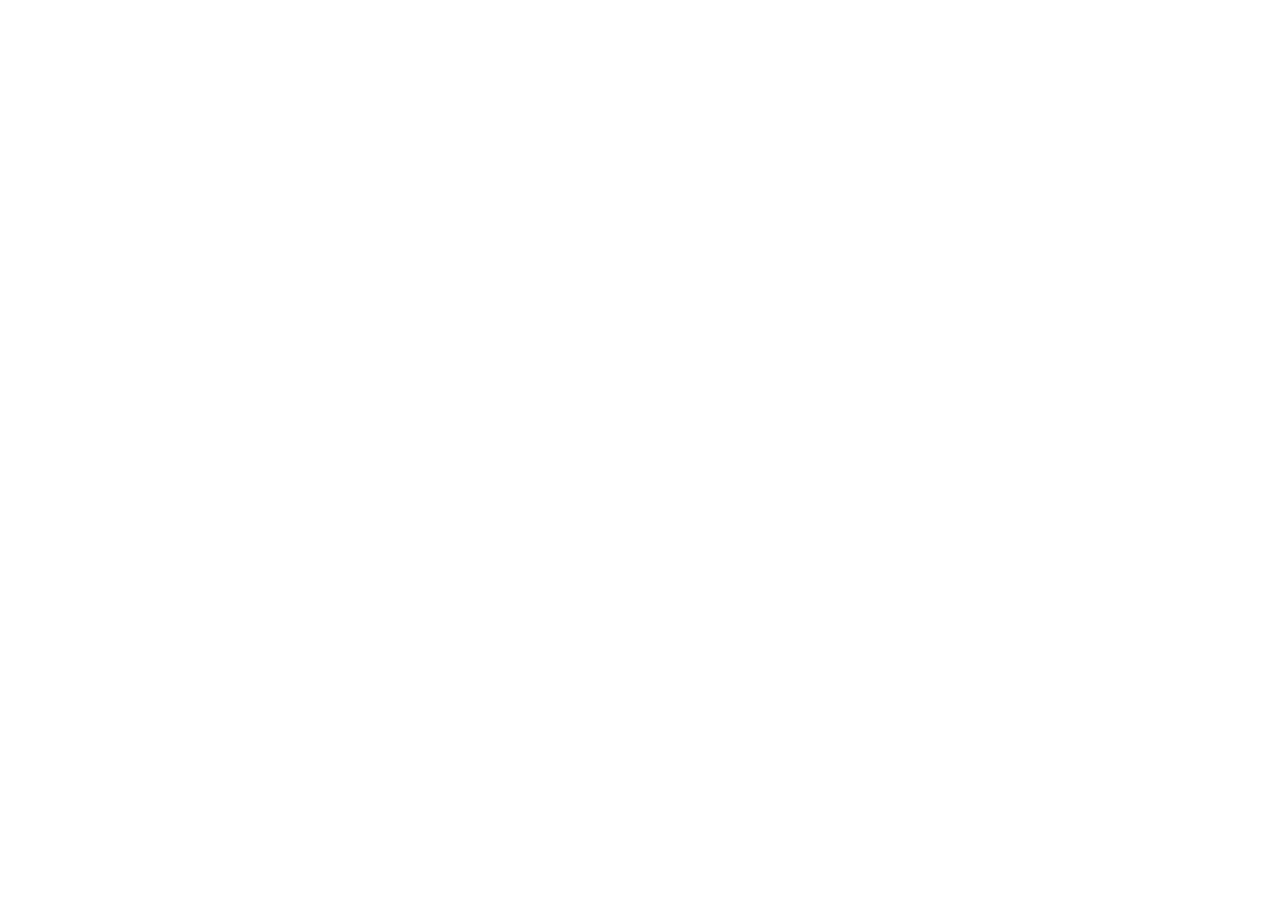
==== index.html @ 53fa79ee "Deploy dashboard build ad98a09" ====
<!DOCTYPE html><html id="__next_error__"><head><meta charSet="utf-8"/><meta name="viewport" content="width=device-width, initial-scale=1"/><link rel="preload" as="script" fetchPriority="low" href="/Keub_AdDash/_next/static/chunks/3mc6dra1m0098.js"/><script src="/Keub_AdDash/_next/static/chunks/2i51e627rllld.js" async=""></script><script src="/Keub_AdDash/_next/static/chunks/1mh6a-0e61pyc.js" async=""></script><script src="/Keub_AdDash/_next/static/chunks/0bvexojs1dqmc.js" async=""></script><script src="/Keub_AdDash/_next/static/chunks/turbopack-3j60jj6re_stt.js" async=""></script><title>Keub Local | Long Beach, NY</title><meta name="description" content="Discover standout local businesses, offers, and neighborhood favorites around Long Beach, New York."/><link rel="shortcut icon" href="/favicon.svg"/><link rel="icon" href="/favicon.svg"/><script src="/Keub_AdDash/_next/static/chunks/0cz1d0mv5g_q7.js" noModule=""></script></head><body><div hidden=""><!--$--><!--/$--></div><script src="/Keub_AdDash/_next/static/chunks/3mc6dra1m0098.js" id="_R_" async=""></script><script>(self.__next_f=self.__next_f||[]).push([0])</script><script>self.__next_f.push([1,"1:\"$Sreact.fragment\"\n2:I[39756,[\"/Keub_AdDash/_next/static/chunks/3fntmmi971322.js\"],\"default\"]\n3:I[37457,[\"/Keub_AdDash/_next/static/chunks/3fntmmi971322.js\"],\"default\"]\n5:I[97367,[\"/Keub_AdDash/_next/static/chunks/3fntmmi971322.js\"],\"OutletBoundary\"]\n6:\"$Sreact.suspense\"\n8:I[97367,[\"/Keub_AdDash/_next/static/chunks/3fntmmi971322.js\"],\"ViewportBoundary\"]\na:I[97367,[\"/Keub_AdDash/_next/static/chunks/3fntmmi971322.js\"],\"MetadataBoundary\"]\nc:I[68027,[\"/Keub_AdDash/_next/static/chunks/3fntmmi971322.js\"],\"default\",1]\n:HL[\"/Keub_AdDash/_next/static/chunks/4499ljsi580kk.css\",\"style\"]\n:HL[\"/Keub_AdDash/_next/static/chunks/1xq5nooqn3a9g.css\",\"style\"]\n0:{\"P\":null,\"c\":[\"\",\"\"],\"q\":\"\",\"i\":false,\"f\":[[[\"\",{\"children\":[\"__PAGE__\",{},\"$undefined\",\"$undefined\",4608]},\"$undefined\",\"$undefined\",4624],[[\"$\",\"$1\",\"c\",{\"children\":[[[\"$\",\"link\",\"0\",{\"rel\":\"stylesheet\",\"href\":\"/Keub_AdDash/_next/static/chunks/4499ljsi580kk.css\",\"precedence\":\"next\",\"crossOrigin\":\"$undefined\",\"nonce\":\"$undefined\"}],[\"$\",\"link\",\"1\",{\"rel\":\"stylesheet\",\"href\":\"/Keub_AdDash/_next/static/chunks/1xq5nooqn3a9g.css\",\"precedence\":\"next\",\"crossOrigin\":\"$undefined\",\"nonce\":\"$undefined\"}],[\"$\",\"script\",\"script-0\",{\"src\":\"/Keub_AdDash/_next/static/chunks/3fntmmi971322.js\",\"async\":true,\"nonce\":\"$undefined\"}]],[\"$\",\"html\",null,{\"lang\":\"en\",\"data-scroll-behavior\":\"smooth\",\"style\":{\"--keub-banner-image\":\"url(\\\"/Keub_AdDash/keub-neighborhood-banner.png\\\")\"},\"children\":[\"$\",\"body\",null,{\"className\":\"antialiased\",\"children\":[\"$\",\"$L2\",null,{\"parallelRouterKey\":\"children\",\"error\":\"$undefined\",\"errorStyles\":\"$undefined\",\"errorScripts\":\"$undefined\",\"template\":[\"$\",\"$L3\",null,{}],\"templateStyles\":\"$undefined\",\"templateScripts\":\"$undefined\",\"notFound\":[[[\"$\",\"title\",null,{\"children\":\"404: This page could not be found.\"}],[\"$\",\"div\",null,{\"style\":{\"fontFamily\":\"system-ui,\\\"Segoe UI\\\",Roboto,Helvetica,Arial,sans-serif,\\\"Apple Color Emoji\\\",\\\"Segoe UI Emoji\\\"\",\"height\":\"100vh\",\"textAlign\":\"center\",\"display\":\"flex\",\"flexDirection\":\"column\",\"alignItems\":\"center\",\"justifyContent\":\"center\"},\"children\":[\"$\",\"div\",null,{\"children\":[[\"$\",\"style\",null,{\"dangerouslySetInnerHTML\":{\"__html\":\"body{color:#000;background:#fff;margin:0}.next-error-h1{border-right:1px solid rgba(0,0,0,.3)}@media (prefers-color-scheme:dark){body{color:#fff;background:#000}.next-error-h1{border-right:1px solid rgba(255,255,255,.3)}}\"}}],[\"$\",\"h1\",null,{\"className\":\"next-error-h1\",\"style\":{\"display\":\"inline-block\",\"margin\":\"0 20px 0 0\",\"padding\":\"0 23px 0 0\",\"fontSize\":24,\"fontWeight\":500,\"verticalAlign\":\"top\",\"lineHeight\":\"49px\"},\"children\":404}],[\"$\",\"div\",null,{\"style\":{\"display\":\"inline-block\"},\"children\":[\"$\",\"h2\",null,{\"style\":{\"fontSize\":14,\"fontWeight\":400,\"lineHeight\":\"49px\",\"margin\":0},\"children\":\"This page could not be found.\"}]}]]}]}]],[]],\"forbidden\":\"$undefined\",\"unauthorized\":\"$undefined\"}]}]}]]}],{\"children\":[[\"$\",\"$1\",\"c\",{\"children\":[\"$L4\",null,[\"$\",\"$L5\",null,{\"children\":[\"$\",\"$6\",null,{\"name\":\"Next.MetadataOutlet\",\"children\":\"$@7\"}]}]]}],{},null,false,null]},null,false,null],[\"$\",\"$1\",\"h\",{\"children\":[null,[\"$\",\"$L8\",null,{\"children\":\"$L9\"}],[\"$\",\"div\",null,{\"hidden\":true,\"children\":[\"$\",\"$La\",null,{\"children\":[\"$\",\"$6\",null,{\"name\":\"Next.Metadata\",\"children\":\"$Lb\"}]}]}],null]}],false]],\"m\":\"$undefined\",\"G\":[\"$c\",[[\"$\",\"link\",\"0\",{\"rel\":\"stylesheet\",\"href\":\"/Keub_AdDash/_next/static/chunks/4499ljsi580kk.css\",\"precedence\":\"next\",\"crossOrigin\":\"$undefined\",\"nonce\":\"$undefined\"}],[\"$\",\"link\",\"1\",{\"rel\":\"stylesheet\",\"href\":\"/Keub_AdDash/_next/static/chunks/1xq5nooqn3a9g.css\",\"precedence\":\"next\",\"crossOrigin\":\"$undefined\",\"nonce\":\"$undefined\"}]]],\"S\":true,\"h\":null,\"r\":\"$undefined\",\"s\":\"$undefined\",\"a\":\"$undefined\",\"l\":\"$undefined\",\"p\":\"$undefined\",\"d\":\"$undefined\",\"b\":\"KninOUZNRsum3-DsYzMbk\"}\n4:E{\"digest\":\"NEXT_REDIRECT;replace;/auth;307;\"}\n9:[[\"$\",\"meta\",\"0\",{\"charSet\":\"utf-8\"}],[\"$\",\"meta\",\"1\",{\"name\":\"viewport\",\"content\":\"width=device-width, initial-scale=1\"}]]\nd:I[27201,[\"/Keub_AdDash/_next/static/chunks/3fntmmi971322.js\"],\"IconMark\"]\n7:null\nb:[[\"$\",\"title\",\"0\",{\"children\":\"Keub Local | Long Beach, NY\"}],[\"$\",\"meta\",\"1\",{\"name\":\"description\",\"content\":\"Discover standout local businesses, offers, and neighborhood favorites around Long Beach, New York.\"}],[\"$\",\"link\",\"2\",{\"rel\":\"shortcut icon\",\"href\":\"/favicon.svg\"}],[\"$\",\"link\",\"3\",{\"rel\":\"icon\",\"href\":\"/favicon.svg\"}],[\"$\",\"$Ld\",\"4\",{}]]\n"])</script></body></html>
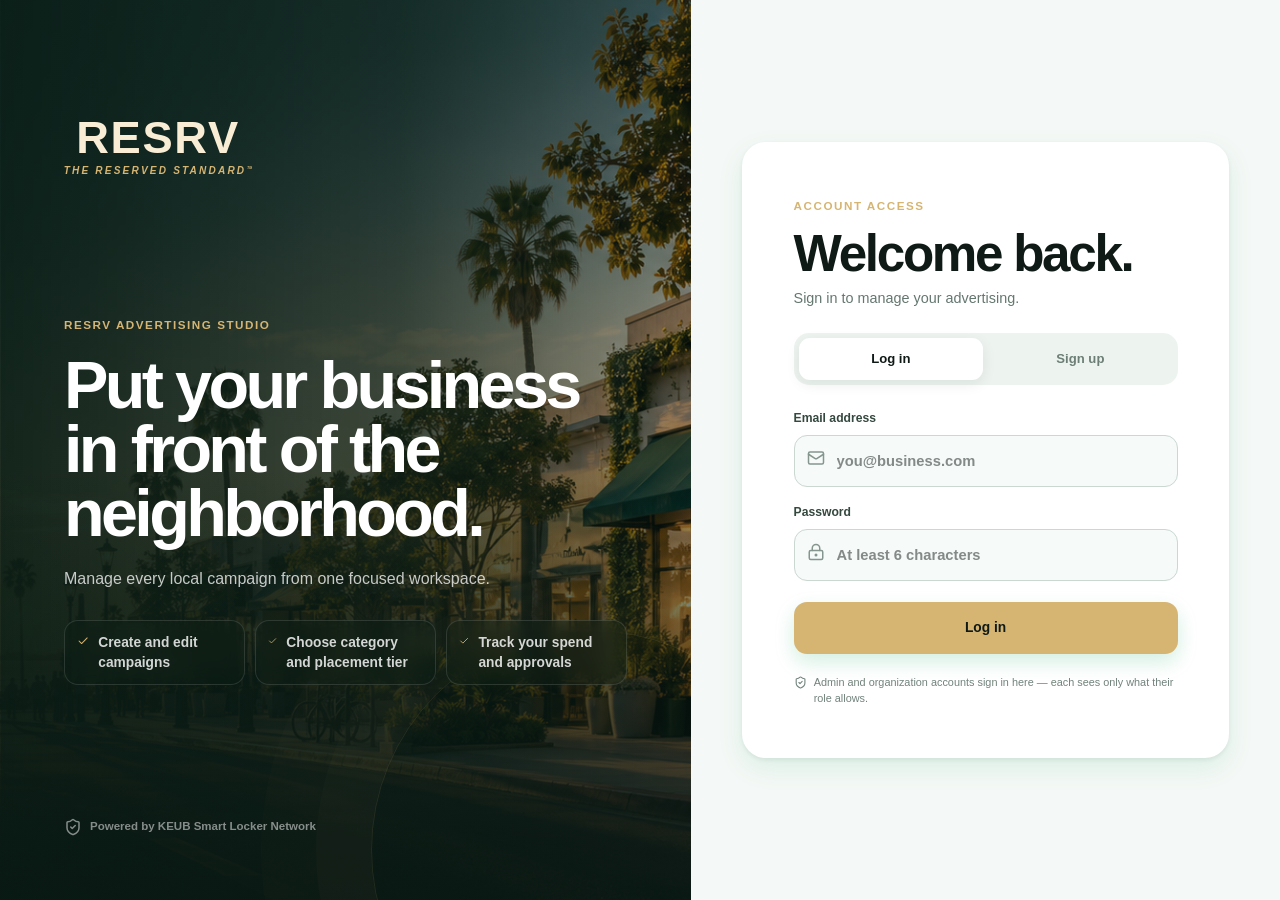
==== commit 65d4032d: "Deploy dashboard build e2b8004" ====
--- a/index.html
+++ b/index.html
@@ -1 +1 @@
-<!DOCTYPE html><html id="__next_error__"><head><meta charSet="utf-8"/><meta name="viewport" content="width=device-width, initial-scale=1"/><link rel="preload" as="script" fetchPriority="low" href="/Keub_AdDash/_next/static/chunks/3mc6dra1m0098.js"/><script src="/Keub_AdDash/_next/static/chunks/2i51e627rllld.js" async=""></script><script src="/Keub_AdDash/_next/static/chunks/1mh6a-0e61pyc.js" async=""></script><script src="/Keub_AdDash/_next/static/chunks/0bvexojs1dqmc.js" async=""></script><script src="/Keub_AdDash/_next/static/chunks/turbopack-3j60jj6re_stt.js" async=""></script><title>Keub Local | Long Beach, NY</title><meta name="description" content="Discover standout local businesses, offers, and neighborhood favorites around Long Beach, New York."/><link rel="shortcut icon" href="/favicon.svg"/><link rel="icon" href="/favicon.svg"/><script src="/Keub_AdDash/_next/static/chunks/0cz1d0mv5g_q7.js" noModule=""></script></head><body><div hidden=""><!--$--><!--/$--></div><script src="/Keub_AdDash/_next/static/chunks/3mc6dra1m0098.js" id="_R_" async=""></script><script>(self.__next_f=self.__next_f||[]).push([0])</script><script>self.__next_f.push([1,"1:\"$Sreact.fragment\"\n2:I[39756,[\"/Keub_AdDash/_next/static/chunks/3fntmmi971322.js\"],\"default\"]\n3:I[37457,[\"/Keub_AdDash/_next/static/chunks/3fntmmi971322.js\"],\"default\"]\n5:I[97367,[\"/Keub_AdDash/_next/static/chunks/3fntmmi971322.js\"],\"OutletBoundary\"]\n6:\"$Sreact.suspense\"\n8:I[97367,[\"/Keub_AdDash/_next/static/chunks/3fntmmi971322.js\"],\"ViewportBoundary\"]\na:I[97367,[\"/Keub_AdDash/_next/static/chunks/3fntmmi971322.js\"],\"MetadataBoundary\"]\nc:I[68027,[\"/Keub_AdDash/_next/static/chunks/3fntmmi971322.js\"],\"default\",1]\n:HL[\"/Keub_AdDash/_next/static/chunks/4499ljsi580kk.css\",\"style\"]\n:HL[\"/Keub_AdDash/_next/static/chunks/1xq5nooqn3a9g.css\",\"style\"]\n0:{\"P\":null,\"c\":[\"\",\"\"],\"q\":\"\",\"i\":false,\"f\":[[[\"\",{\"children\":[\"__PAGE__\",{},\"$undefined\",\"$undefined\",4608]},\"$undefined\",\"$undefined\",4624],[[\"$\",\"$1\",\"c\",{\"children\":[[[\"$\",\"link\",\"0\",{\"rel\":\"stylesheet\",\"href\":\"/Keub_AdDash/_next/static/chunks/4499ljsi580kk.css\",\"precedence\":\"next\",\"crossOrigin\":\"$undefined\",\"nonce\":\"$undefined\"}],[\"$\",\"link\",\"1\",{\"rel\":\"stylesheet\",\"href\":\"/Keub_AdDash/_next/static/chunks/1xq5nooqn3a9g.css\",\"precedence\":\"next\",\"crossOrigin\":\"$undefined\",\"nonce\":\"$undefined\"}],[\"$\",\"script\",\"script-0\",{\"src\":\"/Keub_AdDash/_next/static/chunks/3fntmmi971322.js\",\"async\":true,\"nonce\":\"$undefined\"}]],[\"$\",\"html\",null,{\"lang\":\"en\",\"data-scroll-behavior\":\"smooth\",\"style\":{\"--keub-banner-image\":\"url(\\\"/Keub_AdDash/keub-neighborhood-banner.png\\\")\"},\"children\":[\"$\",\"body\",null,{\"className\":\"antialiased\",\"children\":[\"$\",\"$L2\",null,{\"parallelRouterKey\":\"children\",\"error\":\"$undefined\",\"errorStyles\":\"$undefined\",\"errorScripts\":\"$undefined\",\"template\":[\"$\",\"$L3\",null,{}],\"templateStyles\":\"$undefined\",\"templateScripts\":\"$undefined\",\"notFound\":[[[\"$\",\"title\",null,{\"children\":\"404: This page could not be found.\"}],[\"$\",\"div\",null,{\"style\":{\"fontFamily\":\"system-ui,\\\"Segoe UI\\\",Roboto,Helvetica,Arial,sans-serif,\\\"Apple Color Emoji\\\",\\\"Segoe UI Emoji\\\"\",\"height\":\"100vh\",\"textAlign\":\"center\",\"display\":\"flex\",\"flexDirection\":\"column\",\"alignItems\":\"center\",\"justifyContent\":\"center\"},\"children\":[\"$\",\"div\",null,{\"children\":[[\"$\",\"style\",null,{\"dangerouslySetInnerHTML\":{\"__html\":\"body{color:#000;background:#fff;margin:0}.next-error-h1{border-right:1px solid rgba(0,0,0,.3)}@media (prefers-color-scheme:dark){body{color:#fff;background:#000}.next-error-h1{border-right:1px solid rgba(255,255,255,.3)}}\"}}],[\"$\",\"h1\",null,{\"className\":\"next-error-h1\",\"style\":{\"display\":\"inline-block\",\"margin\":\"0 20px 0 0\",\"padding\":\"0 23px 0 0\",\"fontSize\":24,\"fontWeight\":500,\"verticalAlign\":\"top\",\"lineHeight\":\"49px\"},\"children\":404}],[\"$\",\"div\",null,{\"style\":{\"display\":\"inline-block\"},\"children\":[\"$\",\"h2\",null,{\"style\":{\"fontSize\":14,\"fontWeight\":400,\"lineHeight\":\"49px\",\"margin\":0},\"children\":\"This page could not be found.\"}]}]]}]}]],[]],\"forbidden\":\"$undefined\",\"unauthorized\":\"$undefined\"}]}]}]]}],{\"children\":[[\"$\",\"$1\",\"c\",{\"children\":[\"$L4\",null,[\"$\",\"$L5\",null,{\"children\":[\"$\",\"$6\",null,{\"name\":\"Next.MetadataOutlet\",\"children\":\"$@7\"}]}]]}],{},null,false,null]},null,false,null],[\"$\",\"$1\",\"h\",{\"children\":[null,[\"$\",\"$L8\",null,{\"children\":\"$L9\"}],[\"$\",\"div\",null,{\"hidden\":true,\"children\":[\"$\",\"$La\",null,{\"children\":[\"$\",\"$6\",null,{\"name\":\"Next.Metadata\",\"children\":\"$Lb\"}]}]}],null]}],false]],\"m\":\"$undefined\",\"G\":[\"$c\",[[\"$\",\"link\",\"0\",{\"rel\":\"stylesheet\",\"href\":\"/Keub_AdDash/_next/static/chunks/4499ljsi580kk.css\",\"precedence\":\"next\",\"crossOrigin\":\"$undefined\",\"nonce\":\"$undefined\"}],[\"$\",\"link\",\"1\",{\"rel\":\"stylesheet\",\"href\":\"/Keub_AdDash/_next/static/chunks/1xq5nooqn3a9g.css\",\"precedence\":\"next\",\"crossOrigin\":\"$undefined\",\"nonce\":\"$undefined\"}]]],\"S\":true,\"h\":null,\"r\":\"$undefined\",\"s\":\"$undefined\",\"a\":\"$undefined\",\"l\":\"$undefined\",\"p\":\"$undefined\",\"d\":\"$undefined\",\"b\":\"KninOUZNRsum3-DsYzMbk\"}\n4:E{\"digest\":\"NEXT_REDIRECT;replace;/auth;307;\"}\n9:[[\"$\",\"meta\",\"0\",{\"charSet\":\"utf-8\"}],[\"$\",\"meta\",\"1\",{\"name\":\"viewport\",\"content\":\"width=device-width, initial-scale=1\"}]]\nd:I[27201,[\"/Keub_AdDash/_next/static/chunks/3fntmmi971322.js\"],\"IconMark\"]\n7:null\nb:[[\"$\",\"title\",\"0\",{\"children\":\"Keub Local | Long Beach, NY\"}],[\"$\",\"meta\",\"1\",{\"name\":\"description\",\"content\":\"Discover standout local businesses, offers, and neighborhood favorites around Long Beach, New York.\"}],[\"$\",\"link\",\"2\",{\"rel\":\"shortcut icon\",\"href\":\"/favicon.svg\"}],[\"$\",\"link\",\"3\",{\"rel\":\"icon\",\"href\":\"/favicon.svg\"}],[\"$\",\"$Ld\",\"4\",{}]]\n"])</script></body></html>+<!DOCTYPE html><html id="__next_error__"><head><meta charSet="utf-8"/><meta name="viewport" content="width=device-width, initial-scale=1"/><link rel="preload" as="script" fetchPriority="low" href="/_next/static/chunks/3mc6dra1m0098.js"/><script src="/_next/static/chunks/2i51e627rllld.js" async=""></script><script src="/_next/static/chunks/1mh6a-0e61pyc.js" async=""></script><script src="/_next/static/chunks/42ru0snkltfss.js" async=""></script><script src="/_next/static/chunks/turbopack-1il9p94xoa93k.js" async=""></script><title>RESRV Curated Guide | Long Beach, NY</title><meta name="description" content="Discover standout local businesses, offers, and neighborhood favorites around Long Beach, New York."/><link rel="shortcut icon" href="/favicon.svg"/><link rel="icon" href="/favicon.svg"/><script src="/_next/static/chunks/0cz1d0mv5g_q7.js" noModule=""></script></head><body><div hidden=""><!--$--><!--/$--></div><script src="/_next/static/chunks/3mc6dra1m0098.js" id="_R_" async=""></script><script>(self.__next_f=self.__next_f||[]).push([0])</script><script>self.__next_f.push([1,"1:\"$Sreact.fragment\"\n2:I[39756,[\"/_next/static/chunks/3fntmmi971322.js\"],\"default\"]\n3:I[37457,[\"/_next/static/chunks/3fntmmi971322.js\"],\"default\"]\n5:I[97367,[\"/_next/static/chunks/3fntmmi971322.js\"],\"OutletBoundary\"]\n6:\"$Sreact.suspense\"\n8:I[97367,[\"/_next/static/chunks/3fntmmi971322.js\"],\"ViewportBoundary\"]\na:I[97367,[\"/_next/static/chunks/3fntmmi971322.js\"],\"MetadataBoundary\"]\nc:I[68027,[\"/_next/static/chunks/3fntmmi971322.js\"],\"default\",1]\n:HL[\"/_next/static/chunks/07eae3cyxpq96.css\",\"style\"]\n:HL[\"/_next/static/chunks/1xq5nooqn3a9g.css\",\"style\"]\n0:{\"P\":null,\"c\":[\"\",\"\"],\"q\":\"\",\"i\":false,\"f\":[[[\"\",{\"children\":[\"__PAGE__\",{},\"$undefined\",\"$undefined\",4608]},\"$undefined\",\"$undefined\",4624],[[\"$\",\"$1\",\"c\",{\"children\":[[[\"$\",\"link\",\"0\",{\"rel\":\"stylesheet\",\"href\":\"/_next/static/chunks/07eae3cyxpq96.css\",\"precedence\":\"next\",\"crossOrigin\":\"$undefined\",\"nonce\":\"$undefined\"}],[\"$\",\"link\",\"1\",{\"rel\":\"stylesheet\",\"href\":\"/_next/static/chunks/1xq5nooqn3a9g.css\",\"precedence\":\"next\",\"crossOrigin\":\"$undefined\",\"nonce\":\"$undefined\"}],[\"$\",\"script\",\"script-0\",{\"src\":\"/_next/static/chunks/3fntmmi971322.js\",\"async\":true,\"nonce\":\"$undefined\"}]],[\"$\",\"html\",null,{\"lang\":\"en\",\"data-scroll-behavior\":\"smooth\",\"style\":{\"--keub-banner-image\":\"url(\\\"/keub-neighborhood-banner.png\\\")\",\"--keub-favicon-image\":\"url(\\\"/favicon.svg\\\")\"},\"children\":[\"$\",\"body\",null,{\"className\":\"antialiased\",\"children\":[\"$\",\"$L2\",null,{\"parallelRouterKey\":\"children\",\"error\":\"$undefined\",\"errorStyles\":\"$undefined\",\"errorScripts\":\"$undefined\",\"template\":[\"$\",\"$L3\",null,{}],\"templateStyles\":\"$undefined\",\"templateScripts\":\"$undefined\",\"notFound\":[[[\"$\",\"title\",null,{\"children\":\"404: This page could not be found.\"}],[\"$\",\"div\",null,{\"style\":{\"fontFamily\":\"system-ui,\\\"Segoe UI\\\",Roboto,Helvetica,Arial,sans-serif,\\\"Apple Color Emoji\\\",\\\"Segoe UI Emoji\\\"\",\"height\":\"100vh\",\"textAlign\":\"center\",\"display\":\"flex\",\"flexDirection\":\"column\",\"alignItems\":\"center\",\"justifyContent\":\"center\"},\"children\":[\"$\",\"div\",null,{\"children\":[[\"$\",\"style\",null,{\"dangerouslySetInnerHTML\":{\"__html\":\"body{color:#000;background:#fff;margin:0}.next-error-h1{border-right:1px solid rgba(0,0,0,.3)}@media (prefers-color-scheme:dark){body{color:#fff;background:#000}.next-error-h1{border-right:1px solid rgba(255,255,255,.3)}}\"}}],[\"$\",\"h1\",null,{\"className\":\"next-error-h1\",\"style\":{\"display\":\"inline-block\",\"margin\":\"0 20px 0 0\",\"padding\":\"0 23px 0 0\",\"fontSize\":24,\"fontWeight\":500,\"verticalAlign\":\"top\",\"lineHeight\":\"49px\"},\"children\":404}],[\"$\",\"div\",null,{\"style\":{\"display\":\"inline-block\"},\"children\":[\"$\",\"h2\",null,{\"style\":{\"fontSize\":14,\"fontWeight\":400,\"lineHeight\":\"49px\",\"margin\":0},\"children\":\"This page could not be found.\"}]}]]}]}]],[]],\"forbidden\":\"$undefined\",\"unauthorized\":\"$undefined\"}]}]}]]}],{\"children\":[[\"$\",\"$1\",\"c\",{\"children\":[\"$L4\",null,[\"$\",\"$L5\",null,{\"children\":[\"$\",\"$6\",null,{\"name\":\"Next.MetadataOutlet\",\"children\":\"$@7\"}]}]]}],{},null,false,null]},null,false,null],[\"$\",\"$1\",\"h\",{\"children\":[null,[\"$\",\"$L8\",null,{\"children\":\"$L9\"}],[\"$\",\"div\",null,{\"hidden\":true,\"children\":[\"$\",\"$La\",null,{\"children\":[\"$\",\"$6\",null,{\"name\":\"Next.Metadata\",\"children\":\"$Lb\"}]}]}],null]}],false]],\"m\":\"$undefined\",\"G\":[\"$c\",[[\"$\",\"link\",\"0\",{\"rel\":\"stylesheet\",\"href\":\"/_next/static/chunks/07eae3cyxpq96.css\",\"precedence\":\"next\",\"crossOrigin\":\"$undefined\",\"nonce\":\"$undefined\"}],[\"$\",\"link\",\"1\",{\"rel\":\"stylesheet\",\"href\":\"/_next/static/chunks/1xq5nooqn3a9g.css\",\"precedence\":\"next\",\"crossOrigin\":\"$undefined\",\"nonce\":\"$undefined\"}]]],\"S\":true,\"h\":null,\"r\":\"$undefined\",\"s\":\"$undefined\",\"a\":\"$undefined\",\"l\":\"$undefined\",\"p\":\"$undefined\",\"d\":\"$undefined\",\"b\":\"7TGpMFIKIeLE9nDQB1iNQ\"}\n4:E{\"digest\":\"NEXT_REDIRECT;replace;/auth;307;\"}\n9:[[\"$\",\"meta\",\"0\",{\"charSet\":\"utf-8\"}],[\"$\",\"meta\",\"1\",{\"name\":\"viewport\",\"content\":\"width=device-width, initial-scale=1\"}]]\nd:I[27201,[\"/_next/static/chunks/3fntmmi971322.js\"],\"IconMark\"]\n7:null\nb:[[\"$\",\"title\",\"0\",{\"children\":\"RESRV Curated Guide | Long Beach, NY\"}],[\"$\",\"meta\",\"1\",{\"name\":\"description\",\"content\":\"Discover standout local businesses, offers, and neighborhood favorites around Long Beach, New York.\"}],[\"$\",\"link\",\"2\",{\"rel\":\"shortcut icon\",\"href\":\"/favicon.svg\"}],[\"$\",\"link\",\"3\",{\"rel\":\"icon\",\"href\":\"/favicon.svg\"}],[\"$\",\"$Ld\",\"4\",{}]]\n"])</script></body></html>
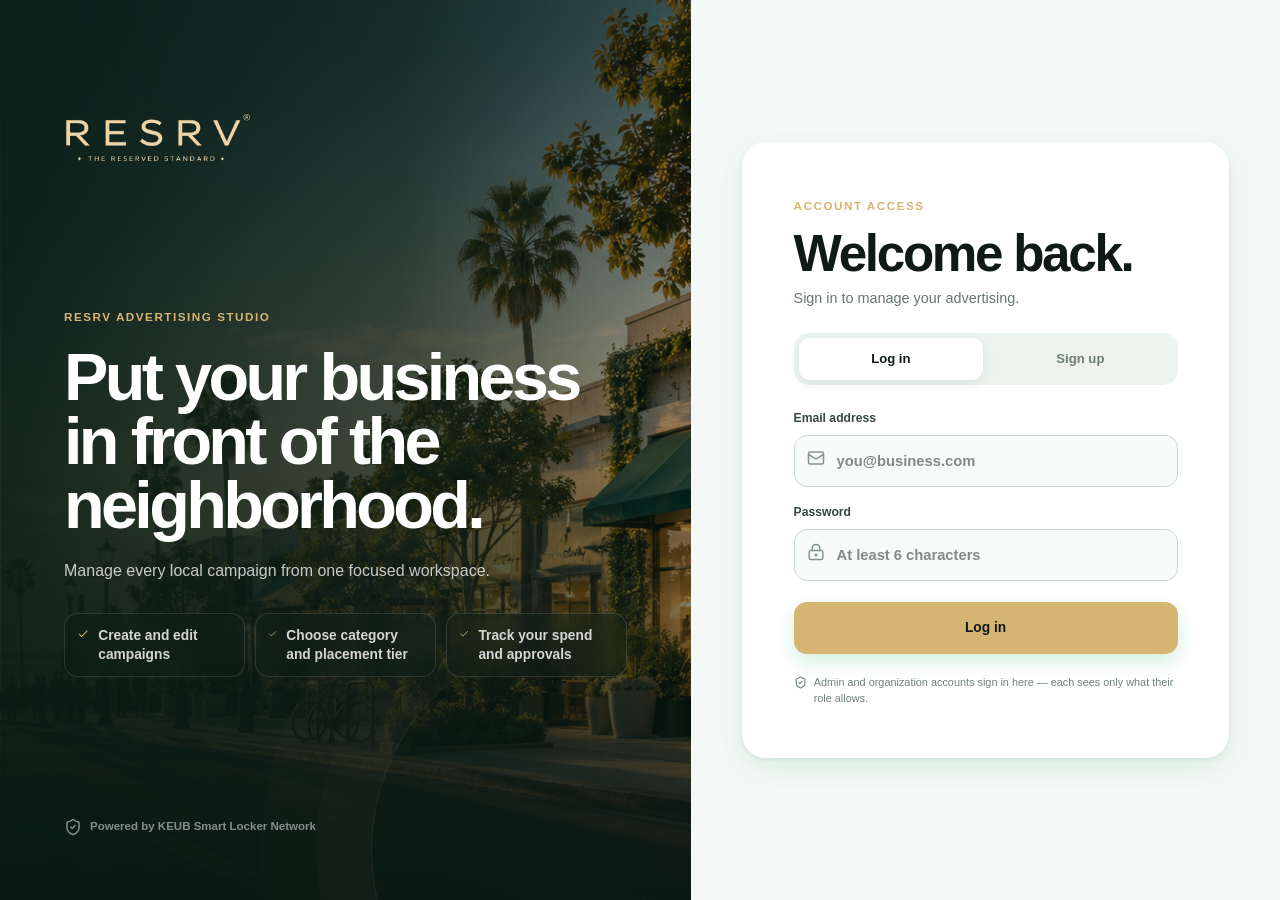
==== commit a9d549ee: "Deploy dashboard build dbfa637" ====
--- a/index.html
+++ b/index.html
@@ -1 +1 @@
-<!DOCTYPE html><html id="__next_error__"><head><meta charSet="utf-8"/><meta name="viewport" content="width=device-width, initial-scale=1"/><link rel="preload" as="script" fetchPriority="low" href="/_next/static/chunks/3mc6dra1m0098.js"/><script src="/_next/static/chunks/2i51e627rllld.js" async=""></script><script src="/_next/static/chunks/1mh6a-0e61pyc.js" async=""></script><script src="/_next/static/chunks/42ru0snkltfss.js" async=""></script><script src="/_next/static/chunks/turbopack-1il9p94xoa93k.js" async=""></script><title>RESRV Curated Guide | Long Beach, NY</title><meta name="description" content="Discover standout local businesses, offers, and neighborhood favorites around Long Beach, New York."/><link rel="shortcut icon" href="/favicon.svg"/><link rel="icon" href="/favicon.svg"/><script src="/_next/static/chunks/0cz1d0mv5g_q7.js" noModule=""></script></head><body><div hidden=""><!--$--><!--/$--></div><script src="/_next/static/chunks/3mc6dra1m0098.js" id="_R_" async=""></script><script>(self.__next_f=self.__next_f||[]).push([0])</script><script>self.__next_f.push([1,"1:\"$Sreact.fragment\"\n2:I[39756,[\"/_next/static/chunks/3fntmmi971322.js\"],\"default\"]\n3:I[37457,[\"/_next/static/chunks/3fntmmi971322.js\"],\"default\"]\n5:I[97367,[\"/_next/static/chunks/3fntmmi971322.js\"],\"OutletBoundary\"]\n6:\"$Sreact.suspense\"\n8:I[97367,[\"/_next/static/chunks/3fntmmi971322.js\"],\"ViewportBoundary\"]\na:I[97367,[\"/_next/static/chunks/3fntmmi971322.js\"],\"MetadataBoundary\"]\nc:I[68027,[\"/_next/static/chunks/3fntmmi971322.js\"],\"default\",1]\n:HL[\"/_next/static/chunks/07eae3cyxpq96.css\",\"style\"]\n:HL[\"/_next/static/chunks/1xq5nooqn3a9g.css\",\"style\"]\n0:{\"P\":null,\"c\":[\"\",\"\"],\"q\":\"\",\"i\":false,\"f\":[[[\"\",{\"children\":[\"__PAGE__\",{},\"$undefined\",\"$undefined\",4608]},\"$undefined\",\"$undefined\",4624],[[\"$\",\"$1\",\"c\",{\"children\":[[[\"$\",\"link\",\"0\",{\"rel\":\"stylesheet\",\"href\":\"/_next/static/chunks/07eae3cyxpq96.css\",\"precedence\":\"next\",\"crossOrigin\":\"$undefined\",\"nonce\":\"$undefined\"}],[\"$\",\"link\",\"1\",{\"rel\":\"stylesheet\",\"href\":\"/_next/static/chunks/1xq5nooqn3a9g.css\",\"precedence\":\"next\",\"crossOrigin\":\"$undefined\",\"nonce\":\"$undefined\"}],[\"$\",\"script\",\"script-0\",{\"src\":\"/_next/static/chunks/3fntmmi971322.js\",\"async\":true,\"nonce\":\"$undefined\"}]],[\"$\",\"html\",null,{\"lang\":\"en\",\"data-scroll-behavior\":\"smooth\",\"style\":{\"--keub-banner-image\":\"url(\\\"/keub-neighborhood-banner.png\\\")\",\"--keub-favicon-image\":\"url(\\\"/favicon.svg\\\")\"},\"children\":[\"$\",\"body\",null,{\"className\":\"antialiased\",\"children\":[\"$\",\"$L2\",null,{\"parallelRouterKey\":\"children\",\"error\":\"$undefined\",\"errorStyles\":\"$undefined\",\"errorScripts\":\"$undefined\",\"template\":[\"$\",\"$L3\",null,{}],\"templateStyles\":\"$undefined\",\"templateScripts\":\"$undefined\",\"notFound\":[[[\"$\",\"title\",null,{\"children\":\"404: This page could not be found.\"}],[\"$\",\"div\",null,{\"style\":{\"fontFamily\":\"system-ui,\\\"Segoe UI\\\",Roboto,Helvetica,Arial,sans-serif,\\\"Apple Color Emoji\\\",\\\"Segoe UI Emoji\\\"\",\"height\":\"100vh\",\"textAlign\":\"center\",\"display\":\"flex\",\"flexDirection\":\"column\",\"alignItems\":\"center\",\"justifyContent\":\"center\"},\"children\":[\"$\",\"div\",null,{\"children\":[[\"$\",\"style\",null,{\"dangerouslySetInnerHTML\":{\"__html\":\"body{color:#000;background:#fff;margin:0}.next-error-h1{border-right:1px solid rgba(0,0,0,.3)}@media (prefers-color-scheme:dark){body{color:#fff;background:#000}.next-error-h1{border-right:1px solid rgba(255,255,255,.3)}}\"}}],[\"$\",\"h1\",null,{\"className\":\"next-error-h1\",\"style\":{\"display\":\"inline-block\",\"margin\":\"0 20px 0 0\",\"padding\":\"0 23px 0 0\",\"fontSize\":24,\"fontWeight\":500,\"verticalAlign\":\"top\",\"lineHeight\":\"49px\"},\"children\":404}],[\"$\",\"div\",null,{\"style\":{\"display\":\"inline-block\"},\"children\":[\"$\",\"h2\",null,{\"style\":{\"fontSize\":14,\"fontWeight\":400,\"lineHeight\":\"49px\",\"margin\":0},\"children\":\"This page could not be found.\"}]}]]}]}]],[]],\"forbidden\":\"$undefined\",\"unauthorized\":\"$undefined\"}]}]}]]}],{\"children\":[[\"$\",\"$1\",\"c\",{\"children\":[\"$L4\",null,[\"$\",\"$L5\",null,{\"children\":[\"$\",\"$6\",null,{\"name\":\"Next.MetadataOutlet\",\"children\":\"$@7\"}]}]]}],{},null,false,null]},null,false,null],[\"$\",\"$1\",\"h\",{\"children\":[null,[\"$\",\"$L8\",null,{\"children\":\"$L9\"}],[\"$\",\"div\",null,{\"hidden\":true,\"children\":[\"$\",\"$La\",null,{\"children\":[\"$\",\"$6\",null,{\"name\":\"Next.Metadata\",\"children\":\"$Lb\"}]}]}],null]}],false]],\"m\":\"$undefined\",\"G\":[\"$c\",[[\"$\",\"link\",\"0\",{\"rel\":\"stylesheet\",\"href\":\"/_next/static/chunks/07eae3cyxpq96.css\",\"precedence\":\"next\",\"crossOrigin\":\"$undefined\",\"nonce\":\"$undefined\"}],[\"$\",\"link\",\"1\",{\"rel\":\"stylesheet\",\"href\":\"/_next/static/chunks/1xq5nooqn3a9g.css\",\"precedence\":\"next\",\"crossOrigin\":\"$undefined\",\"nonce\":\"$undefined\"}]]],\"S\":true,\"h\":null,\"r\":\"$undefined\",\"s\":\"$undefined\",\"a\":\"$undefined\",\"l\":\"$undefined\",\"p\":\"$undefined\",\"d\":\"$undefined\",\"b\":\"7TGpMFIKIeLE9nDQB1iNQ\"}\n4:E{\"digest\":\"NEXT_REDIRECT;replace;/auth;307;\"}\n9:[[\"$\",\"meta\",\"0\",{\"charSet\":\"utf-8\"}],[\"$\",\"meta\",\"1\",{\"name\":\"viewport\",\"content\":\"width=device-width, initial-scale=1\"}]]\nd:I[27201,[\"/_next/static/chunks/3fntmmi971322.js\"],\"IconMark\"]\n7:null\nb:[[\"$\",\"title\",\"0\",{\"children\":\"RESRV Curated Guide | Long Beach, NY\"}],[\"$\",\"meta\",\"1\",{\"name\":\"description\",\"content\":\"Discover standout local businesses, offers, and neighborhood favorites around Long Beach, New York.\"}],[\"$\",\"link\",\"2\",{\"rel\":\"shortcut icon\",\"href\":\"/favicon.svg\"}],[\"$\",\"link\",\"3\",{\"rel\":\"icon\",\"href\":\"/favicon.svg\"}],[\"$\",\"$Ld\",\"4\",{}]]\n"])</script></body></html>+<!DOCTYPE html><html id="__next_error__"><head><meta charSet="utf-8"/><meta name="viewport" content="width=device-width, initial-scale=1"/><link rel="preload" as="script" fetchPriority="low" href="/_next/static/chunks/3mc6dra1m0098.js"/><script src="/_next/static/chunks/2i51e627rllld.js" async=""></script><script src="/_next/static/chunks/1mh6a-0e61pyc.js" async=""></script><script src="/_next/static/chunks/42ru0snkltfss.js" async=""></script><script src="/_next/static/chunks/turbopack-1il9p94xoa93k.js" async=""></script><title>RESRV Curated Guide | Long Beach, NY</title><meta name="description" content="Discover standout local businesses, offers, and neighborhood favorites around Long Beach, New York."/><link rel="shortcut icon" href="/favicon.svg"/><link rel="icon" href="/favicon.svg"/><script src="/_next/static/chunks/0cz1d0mv5g_q7.js" noModule=""></script></head><body><div hidden=""><!--$--><!--/$--></div><script src="/_next/static/chunks/3mc6dra1m0098.js" id="_R_" async=""></script><script>(self.__next_f=self.__next_f||[]).push([0])</script><script>self.__next_f.push([1,"1:\"$Sreact.fragment\"\n2:I[39756,[\"/_next/static/chunks/3fntmmi971322.js\"],\"default\"]\n3:I[37457,[\"/_next/static/chunks/3fntmmi971322.js\"],\"default\"]\n5:I[97367,[\"/_next/static/chunks/3fntmmi971322.js\"],\"OutletBoundary\"]\n6:\"$Sreact.suspense\"\n8:I[97367,[\"/_next/static/chunks/3fntmmi971322.js\"],\"ViewportBoundary\"]\na:I[97367,[\"/_next/static/chunks/3fntmmi971322.js\"],\"MetadataBoundary\"]\nc:I[68027,[\"/_next/static/chunks/3fntmmi971322.js\"],\"default\",1]\n:HL[\"/_next/static/chunks/2gze8v2p08jp6.css\",\"style\"]\n:HL[\"/_next/static/chunks/1xq5nooqn3a9g.css\",\"style\"]\n0:{\"P\":null,\"c\":[\"\",\"\"],\"q\":\"\",\"i\":false,\"f\":[[[\"\",{\"children\":[\"__PAGE__\",{},\"$undefined\",\"$undefined\",4608]},\"$undefined\",\"$undefined\",4624],[[\"$\",\"$1\",\"c\",{\"children\":[[[\"$\",\"link\",\"0\",{\"rel\":\"stylesheet\",\"href\":\"/_next/static/chunks/2gze8v2p08jp6.css\",\"precedence\":\"next\",\"crossOrigin\":\"$undefined\",\"nonce\":\"$undefined\"}],[\"$\",\"link\",\"1\",{\"rel\":\"stylesheet\",\"href\":\"/_next/static/chunks/1xq5nooqn3a9g.css\",\"precedence\":\"next\",\"crossOrigin\":\"$undefined\",\"nonce\":\"$undefined\"}],[\"$\",\"script\",\"script-0\",{\"src\":\"/_next/static/chunks/3fntmmi971322.js\",\"async\":true,\"nonce\":\"$undefined\"}]],[\"$\",\"html\",null,{\"lang\":\"en\",\"data-scroll-behavior\":\"smooth\",\"style\":{\"--keub-banner-image\":\"url(\\\"/keub-neighborhood-banner.png\\\")\",\"--keub-favicon-image\":\"url(\\\"/favicon.svg\\\")\"},\"children\":[\"$\",\"body\",null,{\"className\":\"antialiased\",\"children\":[\"$\",\"$L2\",null,{\"parallelRouterKey\":\"children\",\"error\":\"$undefined\",\"errorStyles\":\"$undefined\",\"errorScripts\":\"$undefined\",\"template\":[\"$\",\"$L3\",null,{}],\"templateStyles\":\"$undefined\",\"templateScripts\":\"$undefined\",\"notFound\":[[[\"$\",\"title\",null,{\"children\":\"404: This page could not be found.\"}],[\"$\",\"div\",null,{\"style\":{\"fontFamily\":\"system-ui,\\\"Segoe UI\\\",Roboto,Helvetica,Arial,sans-serif,\\\"Apple Color Emoji\\\",\\\"Segoe UI Emoji\\\"\",\"height\":\"100vh\",\"textAlign\":\"center\",\"display\":\"flex\",\"flexDirection\":\"column\",\"alignItems\":\"center\",\"justifyContent\":\"center\"},\"children\":[\"$\",\"div\",null,{\"children\":[[\"$\",\"style\",null,{\"dangerouslySetInnerHTML\":{\"__html\":\"body{color:#000;background:#fff;margin:0}.next-error-h1{border-right:1px solid rgba(0,0,0,.3)}@media (prefers-color-scheme:dark){body{color:#fff;background:#000}.next-error-h1{border-right:1px solid rgba(255,255,255,.3)}}\"}}],[\"$\",\"h1\",null,{\"className\":\"next-error-h1\",\"style\":{\"display\":\"inline-block\",\"margin\":\"0 20px 0 0\",\"padding\":\"0 23px 0 0\",\"fontSize\":24,\"fontWeight\":500,\"verticalAlign\":\"top\",\"lineHeight\":\"49px\"},\"children\":404}],[\"$\",\"div\",null,{\"style\":{\"display\":\"inline-block\"},\"children\":[\"$\",\"h2\",null,{\"style\":{\"fontSize\":14,\"fontWeight\":400,\"lineHeight\":\"49px\",\"margin\":0},\"children\":\"This page could not be found.\"}]}]]}]}]],[]],\"forbidden\":\"$undefined\",\"unauthorized\":\"$undefined\"}]}]}]]}],{\"children\":[[\"$\",\"$1\",\"c\",{\"children\":[\"$L4\",null,[\"$\",\"$L5\",null,{\"children\":[\"$\",\"$6\",null,{\"name\":\"Next.MetadataOutlet\",\"children\":\"$@7\"}]}]]}],{},null,false,null]},null,false,null],[\"$\",\"$1\",\"h\",{\"children\":[null,[\"$\",\"$L8\",null,{\"children\":\"$L9\"}],[\"$\",\"div\",null,{\"hidden\":true,\"children\":[\"$\",\"$La\",null,{\"children\":[\"$\",\"$6\",null,{\"name\":\"Next.Metadata\",\"children\":\"$Lb\"}]}]}],null]}],false]],\"m\":\"$undefined\",\"G\":[\"$c\",[[\"$\",\"link\",\"0\",{\"rel\":\"stylesheet\",\"href\":\"/_next/static/chunks/2gze8v2p08jp6.css\",\"precedence\":\"next\",\"crossOrigin\":\"$undefined\",\"nonce\":\"$undefined\"}],[\"$\",\"link\",\"1\",{\"rel\":\"stylesheet\",\"href\":\"/_next/static/chunks/1xq5nooqn3a9g.css\",\"precedence\":\"next\",\"crossOrigin\":\"$undefined\",\"nonce\":\"$undefined\"}]]],\"S\":true,\"h\":null,\"r\":\"$undefined\",\"s\":\"$undefined\",\"a\":\"$undefined\",\"l\":\"$undefined\",\"p\":\"$undefined\",\"d\":\"$undefined\",\"b\":\"WYaNQXSNvzlXHKrcrQUyX\"}\n4:E{\"digest\":\"NEXT_REDIRECT;replace;/auth;307;\"}\n9:[[\"$\",\"meta\",\"0\",{\"charSet\":\"utf-8\"}],[\"$\",\"meta\",\"1\",{\"name\":\"viewport\",\"content\":\"width=device-width, initial-scale=1\"}]]\nd:I[27201,[\"/_next/static/chunks/3fntmmi971322.js\"],\"IconMark\"]\n7:null\nb:[[\"$\",\"title\",\"0\",{\"children\":\"RESRV Curated Guide | Long Beach, NY\"}],[\"$\",\"meta\",\"1\",{\"name\":\"description\",\"content\":\"Discover standout local businesses, offers, and neighborhood favorites around Long Beach, New York.\"}],[\"$\",\"link\",\"2\",{\"rel\":\"shortcut icon\",\"href\":\"/favicon.svg\"}],[\"$\",\"link\",\"3\",{\"rel\":\"icon\",\"href\":\"/favicon.svg\"}],[\"$\",\"$Ld\",\"4\",{}]]\n"])</script></body></html>
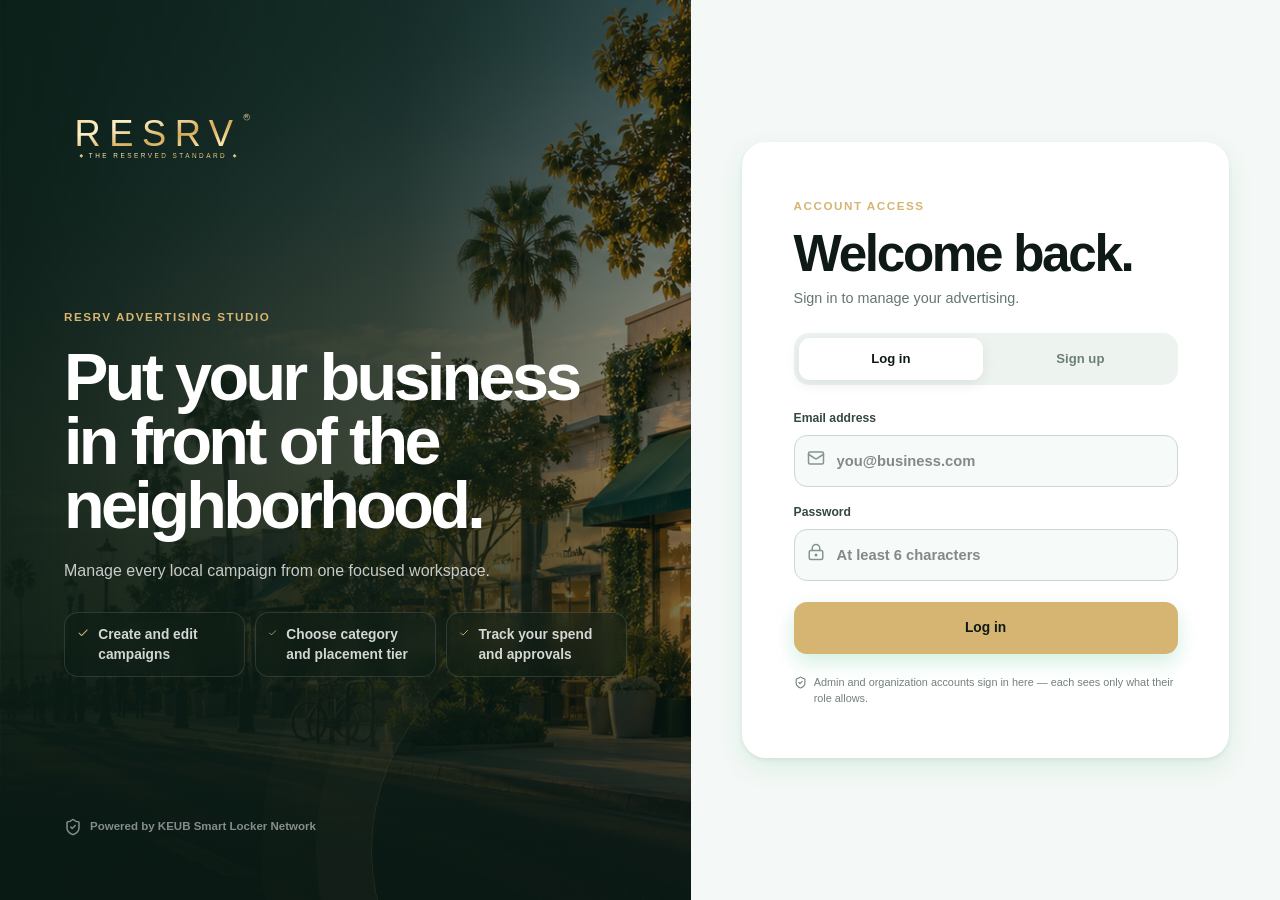
==== commit df781e39: "Deploy dashboard build 0d944bf" ====
--- a/index.html
+++ b/index.html
@@ -1 +1 @@
-<!DOCTYPE html><html id="__next_error__"><head><meta charSet="utf-8"/><meta name="viewport" content="width=device-width, initial-scale=1"/><link rel="preload" as="script" fetchPriority="low" href="/_next/static/chunks/3mc6dra1m0098.js"/><script src="/_next/static/chunks/2i51e627rllld.js" async=""></script><script src="/_next/static/chunks/1mh6a-0e61pyc.js" async=""></script><script src="/_next/static/chunks/42ru0snkltfss.js" async=""></script><script src="/_next/static/chunks/turbopack-1il9p94xoa93k.js" async=""></script><title>RESRV Curated Guide | Long Beach, NY</title><meta name="description" content="Discover standout local businesses, offers, and neighborhood favorites around Long Beach, New York."/><link rel="shortcut icon" href="/favicon.svg"/><link rel="icon" href="/favicon.svg"/><script src="/_next/static/chunks/0cz1d0mv5g_q7.js" noModule=""></script></head><body><div hidden=""><!--$--><!--/$--></div><script src="/_next/static/chunks/3mc6dra1m0098.js" id="_R_" async=""></script><script>(self.__next_f=self.__next_f||[]).push([0])</script><script>self.__next_f.push([1,"1:\"$Sreact.fragment\"\n2:I[39756,[\"/_next/static/chunks/3fntmmi971322.js\"],\"default\"]\n3:I[37457,[\"/_next/static/chunks/3fntmmi971322.js\"],\"default\"]\n5:I[97367,[\"/_next/static/chunks/3fntmmi971322.js\"],\"OutletBoundary\"]\n6:\"$Sreact.suspense\"\n8:I[97367,[\"/_next/static/chunks/3fntmmi971322.js\"],\"ViewportBoundary\"]\na:I[97367,[\"/_next/static/chunks/3fntmmi971322.js\"],\"MetadataBoundary\"]\nc:I[68027,[\"/_next/static/chunks/3fntmmi971322.js\"],\"default\",1]\n:HL[\"/_next/static/chunks/2gze8v2p08jp6.css\",\"style\"]\n:HL[\"/_next/static/chunks/1xq5nooqn3a9g.css\",\"style\"]\n0:{\"P\":null,\"c\":[\"\",\"\"],\"q\":\"\",\"i\":false,\"f\":[[[\"\",{\"children\":[\"__PAGE__\",{},\"$undefined\",\"$undefined\",4608]},\"$undefined\",\"$undefined\",4624],[[\"$\",\"$1\",\"c\",{\"children\":[[[\"$\",\"link\",\"0\",{\"rel\":\"stylesheet\",\"href\":\"/_next/static/chunks/2gze8v2p08jp6.css\",\"precedence\":\"next\",\"crossOrigin\":\"$undefined\",\"nonce\":\"$undefined\"}],[\"$\",\"link\",\"1\",{\"rel\":\"stylesheet\",\"href\":\"/_next/static/chunks/1xq5nooqn3a9g.css\",\"precedence\":\"next\",\"crossOrigin\":\"$undefined\",\"nonce\":\"$undefined\"}],[\"$\",\"script\",\"script-0\",{\"src\":\"/_next/static/chunks/3fntmmi971322.js\",\"async\":true,\"nonce\":\"$undefined\"}]],[\"$\",\"html\",null,{\"lang\":\"en\",\"data-scroll-behavior\":\"smooth\",\"style\":{\"--keub-banner-image\":\"url(\\\"/keub-neighborhood-banner.png\\\")\",\"--keub-favicon-image\":\"url(\\\"/favicon.svg\\\")\"},\"children\":[\"$\",\"body\",null,{\"className\":\"antialiased\",\"children\":[\"$\",\"$L2\",null,{\"parallelRouterKey\":\"children\",\"error\":\"$undefined\",\"errorStyles\":\"$undefined\",\"errorScripts\":\"$undefined\",\"template\":[\"$\",\"$L3\",null,{}],\"templateStyles\":\"$undefined\",\"templateScripts\":\"$undefined\",\"notFound\":[[[\"$\",\"title\",null,{\"children\":\"404: This page could not be found.\"}],[\"$\",\"div\",null,{\"style\":{\"fontFamily\":\"system-ui,\\\"Segoe UI\\\",Roboto,Helvetica,Arial,sans-serif,\\\"Apple Color Emoji\\\",\\\"Segoe UI Emoji\\\"\",\"height\":\"100vh\",\"textAlign\":\"center\",\"display\":\"flex\",\"flexDirection\":\"column\",\"alignItems\":\"center\",\"justifyContent\":\"center\"},\"children\":[\"$\",\"div\",null,{\"children\":[[\"$\",\"style\",null,{\"dangerouslySetInnerHTML\":{\"__html\":\"body{color:#000;background:#fff;margin:0}.next-error-h1{border-right:1px solid rgba(0,0,0,.3)}@media (prefers-color-scheme:dark){body{color:#fff;background:#000}.next-error-h1{border-right:1px solid rgba(255,255,255,.3)}}\"}}],[\"$\",\"h1\",null,{\"className\":\"next-error-h1\",\"style\":{\"display\":\"inline-block\",\"margin\":\"0 20px 0 0\",\"padding\":\"0 23px 0 0\",\"fontSize\":24,\"fontWeight\":500,\"verticalAlign\":\"top\",\"lineHeight\":\"49px\"},\"children\":404}],[\"$\",\"div\",null,{\"style\":{\"display\":\"inline-block\"},\"children\":[\"$\",\"h2\",null,{\"style\":{\"fontSize\":14,\"fontWeight\":400,\"lineHeight\":\"49px\",\"margin\":0},\"children\":\"This page could not be found.\"}]}]]}]}]],[]],\"forbidden\":\"$undefined\",\"unauthorized\":\"$undefined\"}]}]}]]}],{\"children\":[[\"$\",\"$1\",\"c\",{\"children\":[\"$L4\",null,[\"$\",\"$L5\",null,{\"children\":[\"$\",\"$6\",null,{\"name\":\"Next.MetadataOutlet\",\"children\":\"$@7\"}]}]]}],{},null,false,null]},null,false,null],[\"$\",\"$1\",\"h\",{\"children\":[null,[\"$\",\"$L8\",null,{\"children\":\"$L9\"}],[\"$\",\"div\",null,{\"hidden\":true,\"children\":[\"$\",\"$La\",null,{\"children\":[\"$\",\"$6\",null,{\"name\":\"Next.Metadata\",\"children\":\"$Lb\"}]}]}],null]}],false]],\"m\":\"$undefined\",\"G\":[\"$c\",[[\"$\",\"link\",\"0\",{\"rel\":\"stylesheet\",\"href\":\"/_next/static/chunks/2gze8v2p08jp6.css\",\"precedence\":\"next\",\"crossOrigin\":\"$undefined\",\"nonce\":\"$undefined\"}],[\"$\",\"link\",\"1\",{\"rel\":\"stylesheet\",\"href\":\"/_next/static/chunks/1xq5nooqn3a9g.css\",\"precedence\":\"next\",\"crossOrigin\":\"$undefined\",\"nonce\":\"$undefined\"}]]],\"S\":true,\"h\":null,\"r\":\"$undefined\",\"s\":\"$undefined\",\"a\":\"$undefined\",\"l\":\"$undefined\",\"p\":\"$undefined\",\"d\":\"$undefined\",\"b\":\"WYaNQXSNvzlXHKrcrQUyX\"}\n4:E{\"digest\":\"NEXT_REDIRECT;replace;/auth;307;\"}\n9:[[\"$\",\"meta\",\"0\",{\"charSet\":\"utf-8\"}],[\"$\",\"meta\",\"1\",{\"name\":\"viewport\",\"content\":\"width=device-width, initial-scale=1\"}]]\nd:I[27201,[\"/_next/static/chunks/3fntmmi971322.js\"],\"IconMark\"]\n7:null\nb:[[\"$\",\"title\",\"0\",{\"children\":\"RESRV Curated Guide | Long Beach, NY\"}],[\"$\",\"meta\",\"1\",{\"name\":\"description\",\"content\":\"Discover standout local businesses, offers, and neighborhood favorites around Long Beach, New York.\"}],[\"$\",\"link\",\"2\",{\"rel\":\"shortcut icon\",\"href\":\"/favicon.svg\"}],[\"$\",\"link\",\"3\",{\"rel\":\"icon\",\"href\":\"/favicon.svg\"}],[\"$\",\"$Ld\",\"4\",{}]]\n"])</script></body></html>+<!DOCTYPE html><html id="__next_error__"><head><meta charSet="utf-8"/><meta name="viewport" content="width=device-width, initial-scale=1"/><link rel="preload" as="script" fetchPriority="low" href="/_next/static/chunks/3mc6dra1m0098.js"/><script src="/_next/static/chunks/2i51e627rllld.js" async=""></script><script src="/_next/static/chunks/1mh6a-0e61pyc.js" async=""></script><script src="/_next/static/chunks/42ru0snkltfss.js" async=""></script><script src="/_next/static/chunks/turbopack-1il9p94xoa93k.js" async=""></script><title>RESRV Curated Guide | Long Beach, NY</title><meta name="description" content="Discover standout local businesses, offers, and neighborhood favorites around Long Beach, New York."/><link rel="shortcut icon" href="/favicon.svg"/><link rel="icon" href="/favicon.svg"/><script src="/_next/static/chunks/0cz1d0mv5g_q7.js" noModule=""></script></head><body><div hidden=""><!--$--><!--/$--></div><script src="/_next/static/chunks/3mc6dra1m0098.js" id="_R_" async=""></script><script>(self.__next_f=self.__next_f||[]).push([0])</script><script>self.__next_f.push([1,"1:\"$Sreact.fragment\"\n2:I[39756,[\"/_next/static/chunks/3fntmmi971322.js\"],\"default\"]\n3:I[37457,[\"/_next/static/chunks/3fntmmi971322.js\"],\"default\"]\n5:I[97367,[\"/_next/static/chunks/3fntmmi971322.js\"],\"OutletBoundary\"]\n6:\"$Sreact.suspense\"\n8:I[97367,[\"/_next/static/chunks/3fntmmi971322.js\"],\"ViewportBoundary\"]\na:I[97367,[\"/_next/static/chunks/3fntmmi971322.js\"],\"MetadataBoundary\"]\nc:I[68027,[\"/_next/static/chunks/3fntmmi971322.js\"],\"default\",1]\n:HL[\"/_next/static/chunks/3uh_vpcslqll4.css\",\"style\"]\n:HL[\"/_next/static/chunks/1xq5nooqn3a9g.css\",\"style\"]\n0:{\"P\":null,\"c\":[\"\",\"\"],\"q\":\"\",\"i\":false,\"f\":[[[\"\",{\"children\":[\"__PAGE__\",{},\"$undefined\",\"$undefined\",4608]},\"$undefined\",\"$undefined\",4624],[[\"$\",\"$1\",\"c\",{\"children\":[[[\"$\",\"link\",\"0\",{\"rel\":\"stylesheet\",\"href\":\"/_next/static/chunks/3uh_vpcslqll4.css\",\"precedence\":\"next\",\"crossOrigin\":\"$undefined\",\"nonce\":\"$undefined\"}],[\"$\",\"link\",\"1\",{\"rel\":\"stylesheet\",\"href\":\"/_next/static/chunks/1xq5nooqn3a9g.css\",\"precedence\":\"next\",\"crossOrigin\":\"$undefined\",\"nonce\":\"$undefined\"}],[\"$\",\"script\",\"script-0\",{\"src\":\"/_next/static/chunks/3fntmmi971322.js\",\"async\":true,\"nonce\":\"$undefined\"}]],[\"$\",\"html\",null,{\"lang\":\"en\",\"data-scroll-behavior\":\"smooth\",\"style\":{\"--keub-banner-image\":\"url(\\\"/keub-neighborhood-banner.png\\\")\",\"--keub-favicon-image\":\"url(\\\"/favicon.svg\\\")\"},\"children\":[\"$\",\"body\",null,{\"className\":\"antialiased\",\"children\":[\"$\",\"$L2\",null,{\"parallelRouterKey\":\"children\",\"error\":\"$undefined\",\"errorStyles\":\"$undefined\",\"errorScripts\":\"$undefined\",\"template\":[\"$\",\"$L3\",null,{}],\"templateStyles\":\"$undefined\",\"templateScripts\":\"$undefined\",\"notFound\":[[[\"$\",\"title\",null,{\"children\":\"404: This page could not be found.\"}],[\"$\",\"div\",null,{\"style\":{\"fontFamily\":\"system-ui,\\\"Segoe UI\\\",Roboto,Helvetica,Arial,sans-serif,\\\"Apple Color Emoji\\\",\\\"Segoe UI Emoji\\\"\",\"height\":\"100vh\",\"textAlign\":\"center\",\"display\":\"flex\",\"flexDirection\":\"column\",\"alignItems\":\"center\",\"justifyContent\":\"center\"},\"children\":[\"$\",\"div\",null,{\"children\":[[\"$\",\"style\",null,{\"dangerouslySetInnerHTML\":{\"__html\":\"body{color:#000;background:#fff;margin:0}.next-error-h1{border-right:1px solid rgba(0,0,0,.3)}@media (prefers-color-scheme:dark){body{color:#fff;background:#000}.next-error-h1{border-right:1px solid rgba(255,255,255,.3)}}\"}}],[\"$\",\"h1\",null,{\"className\":\"next-error-h1\",\"style\":{\"display\":\"inline-block\",\"margin\":\"0 20px 0 0\",\"padding\":\"0 23px 0 0\",\"fontSize\":24,\"fontWeight\":500,\"verticalAlign\":\"top\",\"lineHeight\":\"49px\"},\"children\":404}],[\"$\",\"div\",null,{\"style\":{\"display\":\"inline-block\"},\"children\":[\"$\",\"h2\",null,{\"style\":{\"fontSize\":14,\"fontWeight\":400,\"lineHeight\":\"49px\",\"margin\":0},\"children\":\"This page could not be found.\"}]}]]}]}]],[]],\"forbidden\":\"$undefined\",\"unauthorized\":\"$undefined\"}]}]}]]}],{\"children\":[[\"$\",\"$1\",\"c\",{\"children\":[\"$L4\",null,[\"$\",\"$L5\",null,{\"children\":[\"$\",\"$6\",null,{\"name\":\"Next.MetadataOutlet\",\"children\":\"$@7\"}]}]]}],{},null,false,null]},null,false,null],[\"$\",\"$1\",\"h\",{\"children\":[null,[\"$\",\"$L8\",null,{\"children\":\"$L9\"}],[\"$\",\"div\",null,{\"hidden\":true,\"children\":[\"$\",\"$La\",null,{\"children\":[\"$\",\"$6\",null,{\"name\":\"Next.Metadata\",\"children\":\"$Lb\"}]}]}],null]}],false]],\"m\":\"$undefined\",\"G\":[\"$c\",[[\"$\",\"link\",\"0\",{\"rel\":\"stylesheet\",\"href\":\"/_next/static/chunks/3uh_vpcslqll4.css\",\"precedence\":\"next\",\"crossOrigin\":\"$undefined\",\"nonce\":\"$undefined\"}],[\"$\",\"link\",\"1\",{\"rel\":\"stylesheet\",\"href\":\"/_next/static/chunks/1xq5nooqn3a9g.css\",\"precedence\":\"next\",\"crossOrigin\":\"$undefined\",\"nonce\":\"$undefined\"}]]],\"S\":true,\"h\":null,\"r\":\"$undefined\",\"s\":\"$undefined\",\"a\":\"$undefined\",\"l\":\"$undefined\",\"p\":\"$undefined\",\"d\":\"$undefined\",\"b\":\"eM72pmGILC1vqXnhkATOW\"}\n4:E{\"digest\":\"NEXT_REDIRECT;replace;/auth;307;\"}\n9:[[\"$\",\"meta\",\"0\",{\"charSet\":\"utf-8\"}],[\"$\",\"meta\",\"1\",{\"name\":\"viewport\",\"content\":\"width=device-width, initial-scale=1\"}]]\nd:I[27201,[\"/_next/static/chunks/3fntmmi971322.js\"],\"IconMark\"]\n7:null\nb:[[\"$\",\"title\",\"0\",{\"children\":\"RESRV Curated Guide | Long Beach, NY\"}],[\"$\",\"meta\",\"1\",{\"name\":\"description\",\"content\":\"Discover standout local businesses, offers, and neighborhood favorites around Long Beach, New York.\"}],[\"$\",\"link\",\"2\",{\"rel\":\"shortcut icon\",\"href\":\"/favicon.svg\"}],[\"$\",\"link\",\"3\",{\"rel\":\"icon\",\"href\":\"/favicon.svg\"}],[\"$\",\"$Ld\",\"4\",{}]]\n"])</script></body></html>
